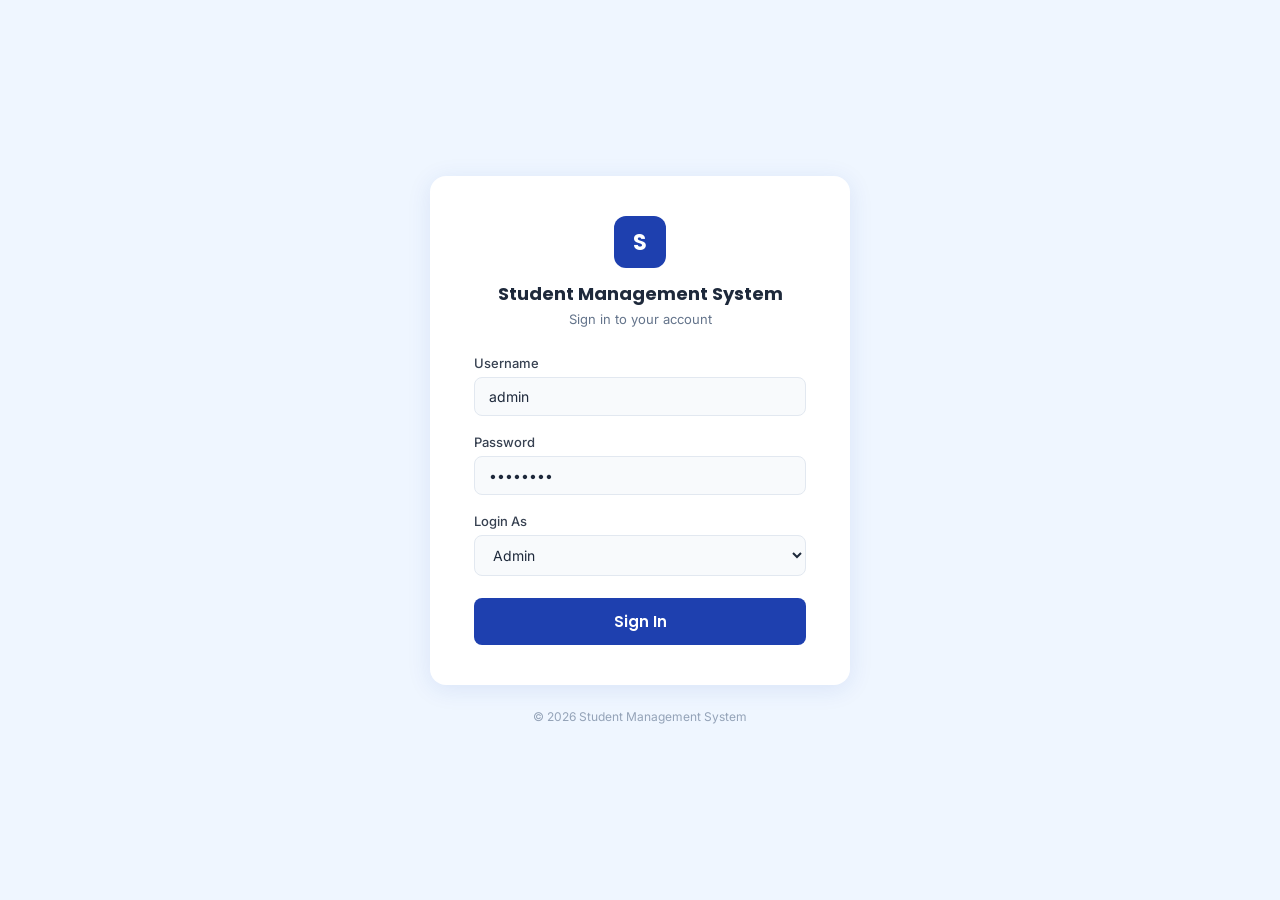
==== resources/static/login.html @ 64235b70 "add all files" ====
<!DOCTYPE html>
<html lang="en">
<head>
<meta charset="UTF-8">
<meta name="viewport" content="width=device-width, initial-scale=1.0">
<title>Login - SMS</title>
<link href="https://fonts.googleapis.com/css2?family=Poppins:wght@400;600;700&family=Inter:wght@400;500&display=swap" rel="stylesheet">
<style>
  * { margin:0; padding:0; box-sizing:border-box; }
  body { font-family:'Inter',sans-serif; background:#eff6ff; min-height:100vh; display:flex; flex-direction:column; align-items:center; justify-content:center; }
  .card { background:#fff; border-radius:16px; box-shadow:0 4px 24px rgba(30,64,175,0.10); padding:40px 44px; width:420px; }
  .brand { text-align:center; margin-bottom:28px; }
  .brand-icon { width:52px; height:52px; background:#1e40af; border-radius:12px; display:flex; align-items:center; justify-content:center; margin:0 auto 12px; }
  .brand-icon span { color:#fff; font-size:22px; font-weight:700; font-family:'Poppins',sans-serif; }
  .brand h1 { font-family:'Poppins',sans-serif; font-size:18px; font-weight:700; color:#1e293b; }
  .brand p  { font-size:13px; color:#64748b; margin-top:4px; }
  .form-group { margin-bottom:18px; }
  label { font-size:13px; font-weight:500; color:#374151; display:block; margin-bottom:6px; }
  input, select { width:100%; padding:10px 14px; border:1.5px solid #e2e8f0; border-radius:8px; font-size:14px; font-family:'Inter',sans-serif; color:#1e293b; background:#f8fafc; outline:none; transition:border 0.2s; }
  input:focus, select:focus { border-color:#3b82f6; background:#fff; }
  .btn-login { width:100%; padding:12px; background:#1e40af; color:#fff; border:none; border-radius:8px; font-size:15px; font-weight:600; font-family:'Poppins',sans-serif; cursor:pointer; margin-top:4px; transition:background 0.2s; }
  .btn-login:hover { background:#1d4ed8; }
  .btn-login:disabled { background:#93c5fd; cursor:not-allowed; }
  .error-msg { background:#fee2e2; color:#b91c1c; padding:10px 14px; border-radius:8px; font-size:13px; margin-bottom:16px; display:none; border-left:3px solid #b91c1c; }
  .loading-msg { background:#dbeafe; color:#1e40af; padding:10px 14px; border-radius:8px; font-size:13px; margin-bottom:16px; display:none; text-align:center; }
  footer { color:#94a3b8; font-size:12px; margin-top:24px; }
</style>
</head>
<body>
  <div class="card">
    <div class="brand">
      <div class="brand-icon"><span>S</span></div>
      <h1>Student Management System</h1>
      <p>Sign in to your account</p>
    </div>

    <!-- Error Message -->
    <div class="error-msg" id="error-msg">Invalid username or password.</div>

    <!-- Loading Message -->
    <div class="loading-msg" id="loading-msg">Signing in please wait...</div>

    <div class="form-group">
      <label>Username</label>
      <input type="text" id="username" placeholder="Enter username" value="admin">
    </div>
    <div class="form-group">
      <label>Password</label>
      <input type="password" id="password" placeholder="Enter password" value="admin123">
    </div>
    <div class="form-group">
      <label>Login As</label>
      <select id="role">
        <option>Admin</option>
        <option>Teacher</option>
        <option>Student</option>
      </select>
    </div>
    <button class="btn-login" id="login-btn" onclick="doLogin()">Sign In</button>
  </div>
  <footer>&copy; 2026 Student Management System</footer>

<script>
  async function doLogin() {
    const u = document.getElementById('username').value.trim();
    const p = document.getElementById('password').value.trim();

    document.getElementById('error-msg').style.display  = 'none';
    document.getElementById('loading-msg').style.display = 'none';

    // Basic validation
    if (!u || !p) {
      document.getElementById('error-msg').textContent   = 'Please enter username and password.';
      document.getElementById('error-msg').style.display = 'block';
      return;
    }

    document.getElementById('loading-msg').style.display = 'block';
    document.getElementById('login-btn').disabled        = true;

    try {
      const credentials = btoa(u + ':' + p);

      const res = await fetch('http://localhost:8081/api/students', {
        method: 'GET',
        headers: {
          'Authorization': 'Basic ' + credentials,
          'Content-Type': 'application/json'
        }
      });

      if (res.ok) {
        sessionStorage.setItem('sms-user', JSON.stringify({
          username: u,
          password: p,
          role: document.getElementById('role').value
        }));

        window.location.href = 'index.html';

      } else if (res.status === 401) {
        document.getElementById('error-msg').textContent   = 'Invalid username or password.';
        document.getElementById('error-msg').style.display = 'block';

      } else {
        document.getElementById('error-msg').textContent   = 'Something went wrong. Try again.';
        document.getElementById('error-msg').style.display = 'block';
      }

    } catch (e) {
      document.getElementById('error-msg').textContent   = 'Cannot connect to server. Make sure Spring Boot is running.';
      document.getElementById('error-msg').style.display = 'block';

    } finally {
      document.getElementById('loading-msg').style.display = 'none';
      document.getElementById('login-btn').disabled        = false;
    }
  }

  document.addEventListener('keydown', e => {
    if (e.key === 'Enter') doLogin();
  });

  if (sessionStorage.getItem('sms-user')) {
    window.location.href = 'index.html';
  }
</script>
</body>
</html>
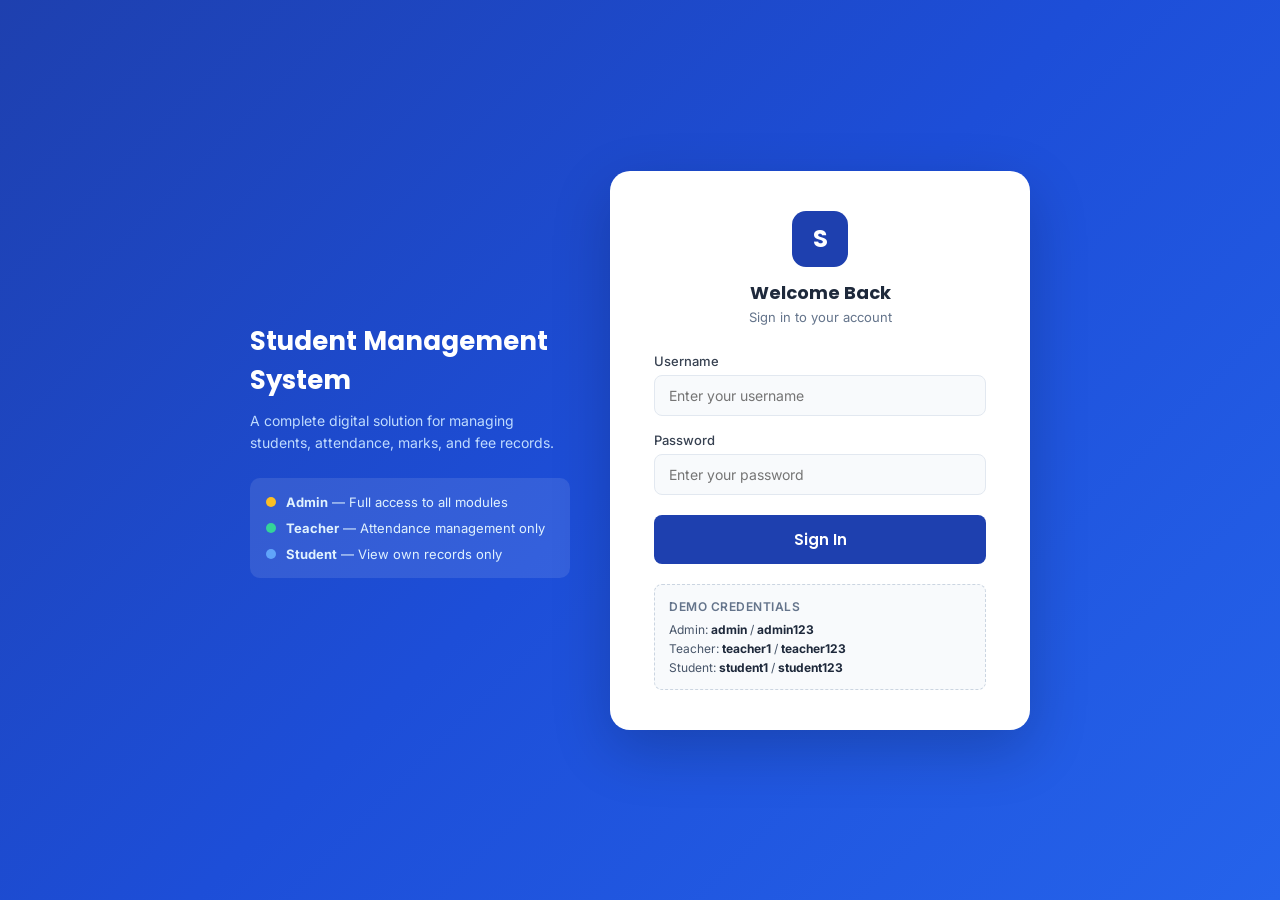
==== commit 906a3044: "update project" ====
--- a/resources/static/login.html
+++ b/resources/static/login.html
@@ -3,127 +3,155 @@
 <head>
 <meta charset="UTF-8">
 <meta name="viewport" content="width=device-width, initial-scale=1.0">
-<title>Login - SMS</title>
+<title>Login - Student Management System</title>
 <link href="https://fonts.googleapis.com/css2?family=Poppins:wght@400;600;700&family=Inter:wght@400;500&display=swap" rel="stylesheet">
 <style>
   * { margin:0; padding:0; box-sizing:border-box; }
-  body { font-family:'Inter',sans-serif; background:#eff6ff; min-height:100vh; display:flex; flex-direction:column; align-items:center; justify-content:center; }
-  .card { background:#fff; border-radius:16px; box-shadow:0 4px 24px rgba(30,64,175,0.10); padding:40px 44px; width:420px; }
+  body { font-family:'Inter',sans-serif; background:linear-gradient(135deg,#1e40af 0%,#1d4ed8 50%,#2563eb 100%); min-height:100vh; display:flex; align-items:center; justify-content:center; }
+  .login-wrapper { display:flex; gap:40px; align-items:center; padding:20px; }
+  .login-info { color:#fff; max-width:320px; }
+  .login-info h1 { font-family:'Poppins',sans-serif; font-size:26px; font-weight:700; margin-bottom:10px; }
+  .login-info p  { font-size:14px; color:#bfdbfe; margin-bottom:24px; line-height:1.6; }
+  .role-info { background:rgba(255,255,255,0.1); border-radius:10px; padding:16px; }
+  .role-item { display:flex; align-items:center; gap:10px; margin-bottom:10px; font-size:13px; color:#e0f2fe; }
+  .role-item:last-child { margin-bottom:0; }
+  .role-dot { width:10px; height:10px; border-radius:50%; flex-shrink:0; }
+  .dot-admin   { background:#fbbf24; }
+  .dot-teacher { background:#34d399; }
+  .dot-student { background:#60a5fa; }
+
+  .card { background:#fff; border-radius:20px; padding:40px 44px; width:420px; box-shadow:0 20px 60px rgba(0,0,0,0.2); }
   .brand { text-align:center; margin-bottom:28px; }
-  .brand-icon { width:52px; height:52px; background:#1e40af; border-radius:12px; display:flex; align-items:center; justify-content:center; margin:0 auto 12px; }
-  .brand-icon span { color:#fff; font-size:22px; font-weight:700; font-family:'Poppins',sans-serif; }
-  .brand h1 { font-family:'Poppins',sans-serif; font-size:18px; font-weight:700; color:#1e293b; }
-  .brand p  { font-size:13px; color:#64748b; margin-top:4px; }
-  .form-group { margin-bottom:18px; }
+  .brand-icon { width:56px; height:56px; background:#1e40af; border-radius:14px; display:flex; align-items:center; justify-content:center; margin:0 auto 12px; }
+  .brand-icon span { color:#fff; font-size:24px; font-weight:700; font-family:'Poppins',sans-serif; }
+  .brand h2 { font-family:'Poppins',sans-serif; font-size:18px; font-weight:700; color:#1e293b; }
+  .brand p  { font-size:13px; color:#64748b; margin-top:3px; }
+
+  .form-group { margin-bottom:16px; }
   label { font-size:13px; font-weight:500; color:#374151; display:block; margin-bottom:6px; }
-  input, select { width:100%; padding:10px 14px; border:1.5px solid #e2e8f0; border-radius:8px; font-size:14px; font-family:'Inter',sans-serif; color:#1e293b; background:#f8fafc; outline:none; transition:border 0.2s; }
+  input, select { width:100%; padding:11px 14px; border:1.5px solid #e2e8f0; border-radius:8px; font-size:14px; font-family:'Inter',sans-serif; color:#1e293b; background:#f8fafc; outline:none; transition:border 0.2s; }
   input:focus, select:focus { border-color:#3b82f6; background:#fff; }
-  .btn-login { width:100%; padding:12px; background:#1e40af; color:#fff; border:none; border-radius:8px; font-size:15px; font-weight:600; font-family:'Poppins',sans-serif; cursor:pointer; margin-top:4px; transition:background 0.2s; }
+
+  .error-msg { background:#fee2e2; color:#b91c1c; padding:10px 14px; border-radius:8px; font-size:13px; margin-bottom:14px; display:none; border-left:3px solid #dc2626; }
+  .error-msg.show { display:block; }
+
+  .btn-login { width:100%; padding:13px; background:#1e40af; color:#fff; border:none; border-radius:8px; font-size:15px; font-weight:600; font-family:'Poppins',sans-serif; cursor:pointer; transition:background 0.2s; margin-top:4px; }
   .btn-login:hover { background:#1d4ed8; }
   .btn-login:disabled { background:#93c5fd; cursor:not-allowed; }
-  .error-msg { background:#fee2e2; color:#b91c1c; padding:10px 14px; border-radius:8px; font-size:13px; margin-bottom:16px; display:none; border-left:3px solid #b91c1c; }
-  .loading-msg { background:#dbeafe; color:#1e40af; padding:10px 14px; border-radius:8px; font-size:13px; margin-bottom:16px; display:none; text-align:center; }
-  footer { color:#94a3b8; font-size:12px; margin-top:24px; }
+
+  .demo-creds { margin-top:20px; padding:14px; background:#f8fafc; border-radius:8px; border:1px dashed #cbd5e1; }
+  .demo-title { font-size:12px; font-weight:600; color:#64748b; margin-bottom:8px; text-transform:uppercase; letter-spacing:0.5px; }
+  .demo-item { font-size:12px; color:#475569; margin-bottom:4px; }
+  .demo-item:last-child { margin-bottom:0; }
+  .demo-item strong { color:#1e293b; }
+
+  footer { position:fixed; bottom:16px; color:rgba(255,255,255,0.6); font-size:12px; text-align:center; width:100%; }
 </style>
 </head>
 <body>
+
+<div class="login-wrapper">
+  <!-- Left info panel -->
+  <div class="login-info">
+    <h1>Student Management System</h1>
+    <p>A complete digital solution for managing students, attendance, marks, and fee records.</p>
+    <div class="role-info">
+      <div class="role-item"><div class="role-dot dot-admin"></div><span><strong>Admin</strong> — Full access to all modules</span></div>
+      <div class="role-item"><div class="role-dot dot-teacher"></div><span><strong>Teacher</strong> — Attendance management only</span></div>
+      <div class="role-item"><div class="role-dot dot-student"></div><span><strong>Student</strong> — View own records only</span></div>
+    </div>
+  </div>
+
+  <!-- Login card -->
   <div class="card">
     <div class="brand">
       <div class="brand-icon"><span>S</span></div>
-      <h1>Student Management System</h1>
+      <h2>Welcome Back</h2>
       <p>Sign in to your account</p>
     </div>
 
-    <!-- Error Message -->
     <div class="error-msg" id="error-msg">Invalid username or password.</div>
-
-    <!-- Loading Message -->
-    <div class="loading-msg" id="loading-msg">Signing in please wait...</div>
 
     <div class="form-group">
       <label>Username</label>
-      <input type="text" id="username" placeholder="Enter username" value="admin">
+      <input type="text" id="username" placeholder="Enter your username">
     </div>
     <div class="form-group">
       <label>Password</label>
-      <input type="password" id="password" placeholder="Enter password" value="admin123">
+      <input type="password" id="password" placeholder="Enter your password">
     </div>
-    <div class="form-group">
-      <label>Login As</label>
-      <select id="role">
-        <option>Admin</option>
-        <option>Teacher</option>
-        <option>Student</option>
-      </select>
+
+    <button class="btn-login" id="login-btn" onclick="doLogin()">Sign In</button>
+
+    <!-- Demo credentials -->
+    <div class="demo-creds">
+      <div class="demo-title">Demo Credentials</div>
+      <div class="demo-item"> Admin: <strong>admin</strong> / <strong>admin123</strong></div>
+      <div class="demo-item">Teacher: <strong>teacher1</strong> / <strong>teacher123</strong></div>
+      <div class="demo-item"> Student: <strong>student1</strong> / <strong>student123</strong></div>
     </div>
-    <button class="btn-login" id="login-btn" onclick="doLogin()">Sign In</button>
   </div>
-  <footer>&copy; 2026 Student Management System</footer>
+</div>
+
+
 
 <script>
-  async function doLogin() {
-    const u = document.getElementById('username').value.trim();
-    const p = document.getElementById('password').value.trim();
+async function doLogin() {
+  const username = document.getElementById('username').value.trim();
+  const password = document.getElementById('password').value.trim();
+  const errMsg   = document.getElementById('error-msg');
+  const btn      = document.getElementById('login-btn');
 
-    document.getElementById('error-msg').style.display  = 'none';
-    document.getElementById('loading-msg').style.display = 'none';
-
-    // Basic validation
-    if (!u || !p) {
-      document.getElementById('error-msg').textContent   = 'Please enter username and password.';
-      document.getElementById('error-msg').style.display = 'block';
-      return;
-    }
-
-    document.getElementById('loading-msg').style.display = 'block';
-    document.getElementById('login-btn').disabled        = true;
-
-    try {
-      const credentials = btoa(u + ':' + p);
-
-      const res = await fetch('http://localhost:8081/api/students', {
-        method: 'GET',
-        headers: {
-          'Authorization': 'Basic ' + credentials,
-          'Content-Type': 'application/json'
-        }
-      });
-
-      if (res.ok) {
-        sessionStorage.setItem('sms-user', JSON.stringify({
-          username: u,
-          password: p,
-          role: document.getElementById('role').value
-        }));
-
-        window.location.href = 'index.html';
-
-      } else if (res.status === 401) {
-        document.getElementById('error-msg').textContent   = 'Invalid username or password.';
-        document.getElementById('error-msg').style.display = 'block';
-
-      } else {
-        document.getElementById('error-msg').textContent   = 'Something went wrong. Try again.';
-        document.getElementById('error-msg').style.display = 'block';
-      }
-
-    } catch (e) {
-      document.getElementById('error-msg').textContent   = 'Cannot connect to server. Make sure Spring Boot is running.';
-      document.getElementById('error-msg').style.display = 'block';
-
-    } finally {
-      document.getElementById('loading-msg').style.display = 'none';
-      document.getElementById('login-btn').disabled        = false;
-    }
+  if (!username || !password) {
+    errMsg.textContent = 'Please enter username and password.';
+    errMsg.classList.add('show');
+    return;
   }
 
-  document.addEventListener('keydown', e => {
-    if (e.key === 'Enter') doLogin();
-  });
+  btn.disabled = true;
+  btn.textContent = 'Signing in...';
+  errMsg.classList.remove('show');
 
-  if (sessionStorage.getItem('sms-user')) {
-    window.location.href = 'index.html';
+  try {
+    // Spring Security form login expects form data
+    const formData = new FormData();
+    formData.append('username', username);
+    formData.append('password', password);
+
+    const res = await fetch('/api/auth/login', {
+      method: 'POST',
+      body: new URLSearchParams({ username, password }),
+      headers: { 'Content-Type': 'application/x-www-form-urlencoded' },
+      credentials: 'include'
+    });
+
+    const data = await res.json();
+
+    if (data.success) {
+      // Store user info in sessionStorage
+      sessionStorage.setItem('sms-user', JSON.stringify({
+        username: data.username,
+        role:     data.role
+      }));
+      // Redirect based on role
+      if (data.role === 'ADMIN')        window.location.href = 'index.html';
+      else if (data.role === 'TEACHER') window.location.href = 'attendance.html';
+      else if (data.role === 'STUDENT') window.location.href = 'student-dashboard.html';
+      else window.location.href = 'index.html';
+    } else {
+      errMsg.textContent = data.message || 'Invalid credentials';
+      errMsg.classList.add('show');
+    }
+  } catch(e) {
+    errMsg.textContent = 'Server error. Make sure Spring Boot is running.';
+    errMsg.classList.add('show');
+  } finally {
+    btn.disabled = false;
+    btn.textContent = 'Sign In';
   }
+}
+
+document.addEventListener('keydown', e => { if (e.key === 'Enter') doLogin(); });
 </script>
 </body>
-</html>+</html>
